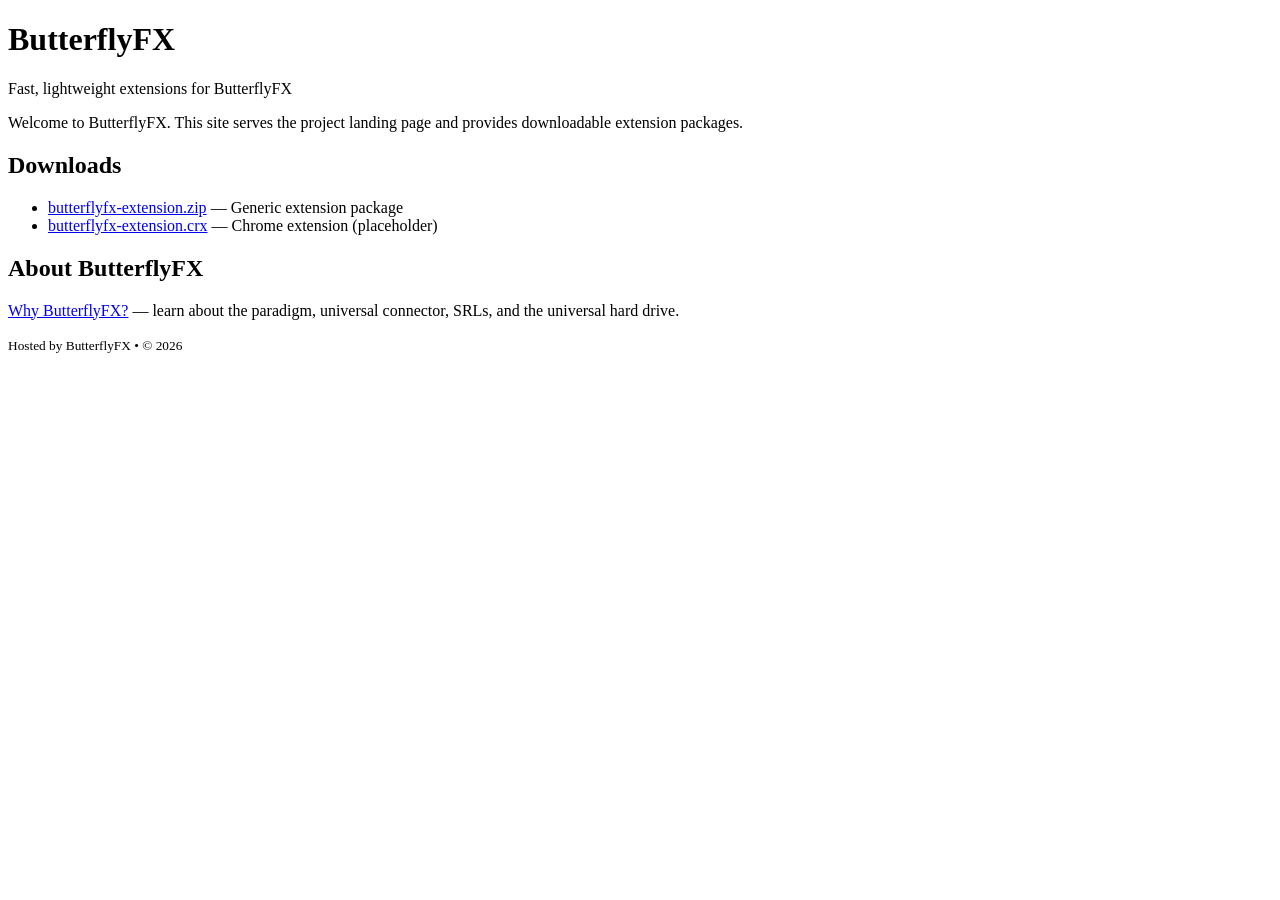
==== extras/server/static/index.html @ 90f7b114 "added fibinacci" ====
<!doctype html>
<html lang="en">
  <head>
    <meta charset="utf-8" />
    <meta name="viewport" content="width=device-width,initial-scale=1" />
    <title>ButterflyFX — Home</title>
    <link rel="stylesheet" href="/static/styles.css" />
  </head>
  <body>
    <header class="site-header">
      <h1>ButterflyFX</h1>
      <p class="tag">Fast, lightweight extensions for ButterflyFX</p>
    </header>

    <main class="content">
      <section class="intro">
        <p>Welcome to ButterflyFX. This site serves the project landing page and provides downloadable extension packages.</p>
      </section>

      <section class="downloads">
        <h2>Downloads</h2>
        <ul>
          <li><a href="/downloads/butterflyfx-extension.zip">butterflyfx-extension.zip</a> — Generic extension package</li>
          <li><a href="/downloads/butterflyfx-extension.crx">butterflyfx-extension.crx</a> — Chrome extension (placeholder)</li>
        </ul>
      </section>

      <section class="about">
        <h2>About ButterflyFX</h2>
        <p><a href="/static/benefits.html">Why ButterflyFX?</a> — learn about the paradigm, universal connector, SRLs, and the universal hard drive.</p>
      </section>

      <footer>
        <small>Hosted by ButterflyFX • &copy; 2026</small>
      </footer>
    </main>
  </body>
</html>
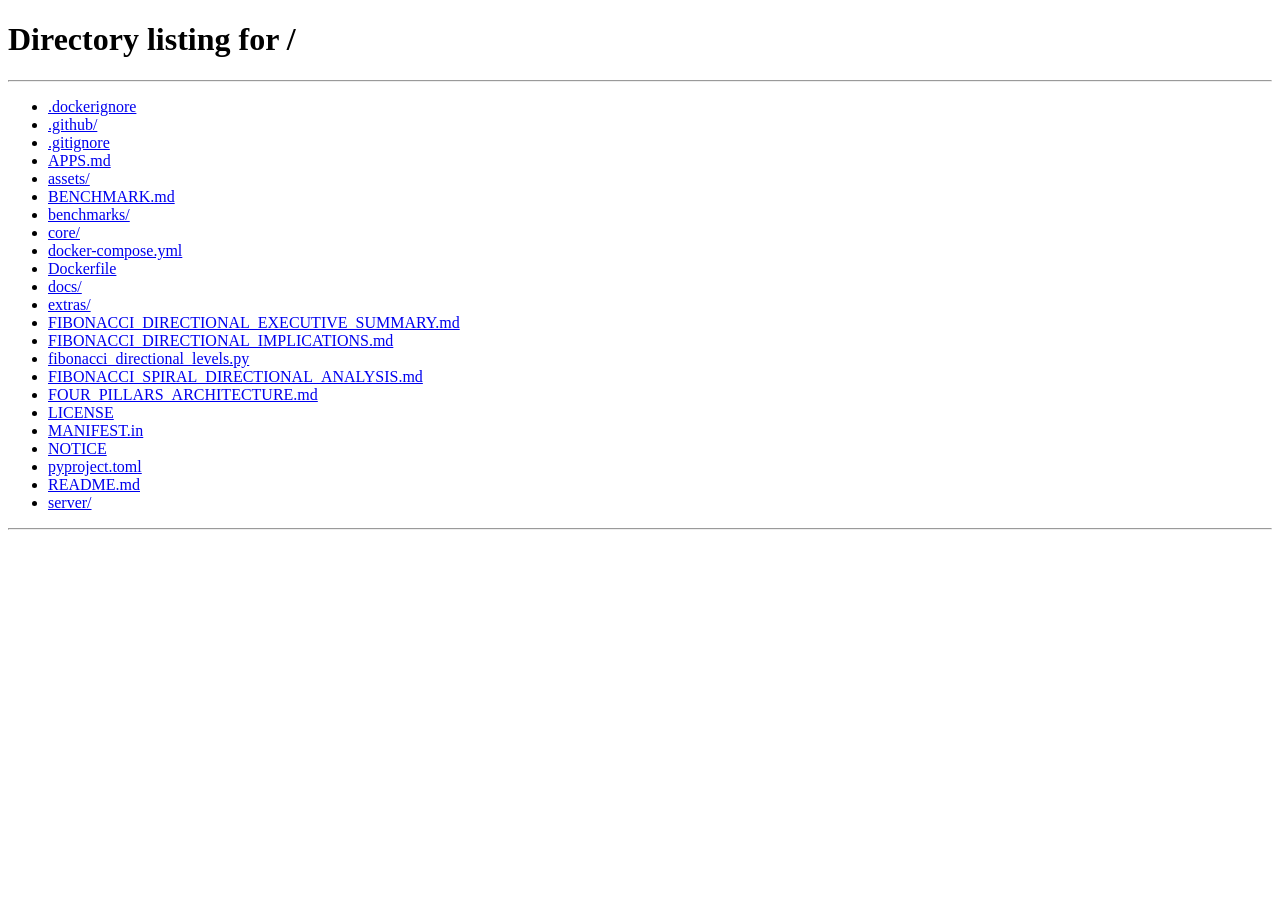
==== commit 29994f7c: "feat: scroll-less card-deck app with mobile nav + contrast fix - Convert site to single-viewport, no" ====
--- a/extras/server/static/index.html
+++ b/extras/server/static/index.html
@@ -4,35 +4,10 @@
     <meta charset="utf-8" />
     <meta name="viewport" content="width=device-width,initial-scale=1" />
     <title>ButterflyFX — Home</title>
-    <link rel="stylesheet" href="/static/styles.css" />
+    <meta http-equiv="refresh" content="0; url=/" />
+    <link rel="canonical" href="/" />
   </head>
   <body>
-    <header class="site-header">
-      <h1>ButterflyFX</h1>
-      <p class="tag">Fast, lightweight extensions for ButterflyFX</p>
-    </header>
-
-    <main class="content">
-      <section class="intro">
-        <p>Welcome to ButterflyFX. This site serves the project landing page and provides downloadable extension packages.</p>
-      </section>
-
-      <section class="downloads">
-        <h2>Downloads</h2>
-        <ul>
-          <li><a href="/downloads/butterflyfx-extension.zip">butterflyfx-extension.zip</a> — Generic extension package</li>
-          <li><a href="/downloads/butterflyfx-extension.crx">butterflyfx-extension.crx</a> — Chrome extension (placeholder)</li>
-        </ul>
-      </section>
-
-      <section class="about">
-        <h2>About ButterflyFX</h2>
-        <p><a href="/static/benefits.html">Why ButterflyFX?</a> — learn about the paradigm, universal connector, SRLs, and the universal hard drive.</p>
-      </section>
-
-      <footer>
-        <small>Hosted by ButterflyFX • &copy; 2026</small>
-      </footer>
-    </main>
+    <p><a href="/">Continue to ButterflyFX</a></p>
   </body>
 </html>
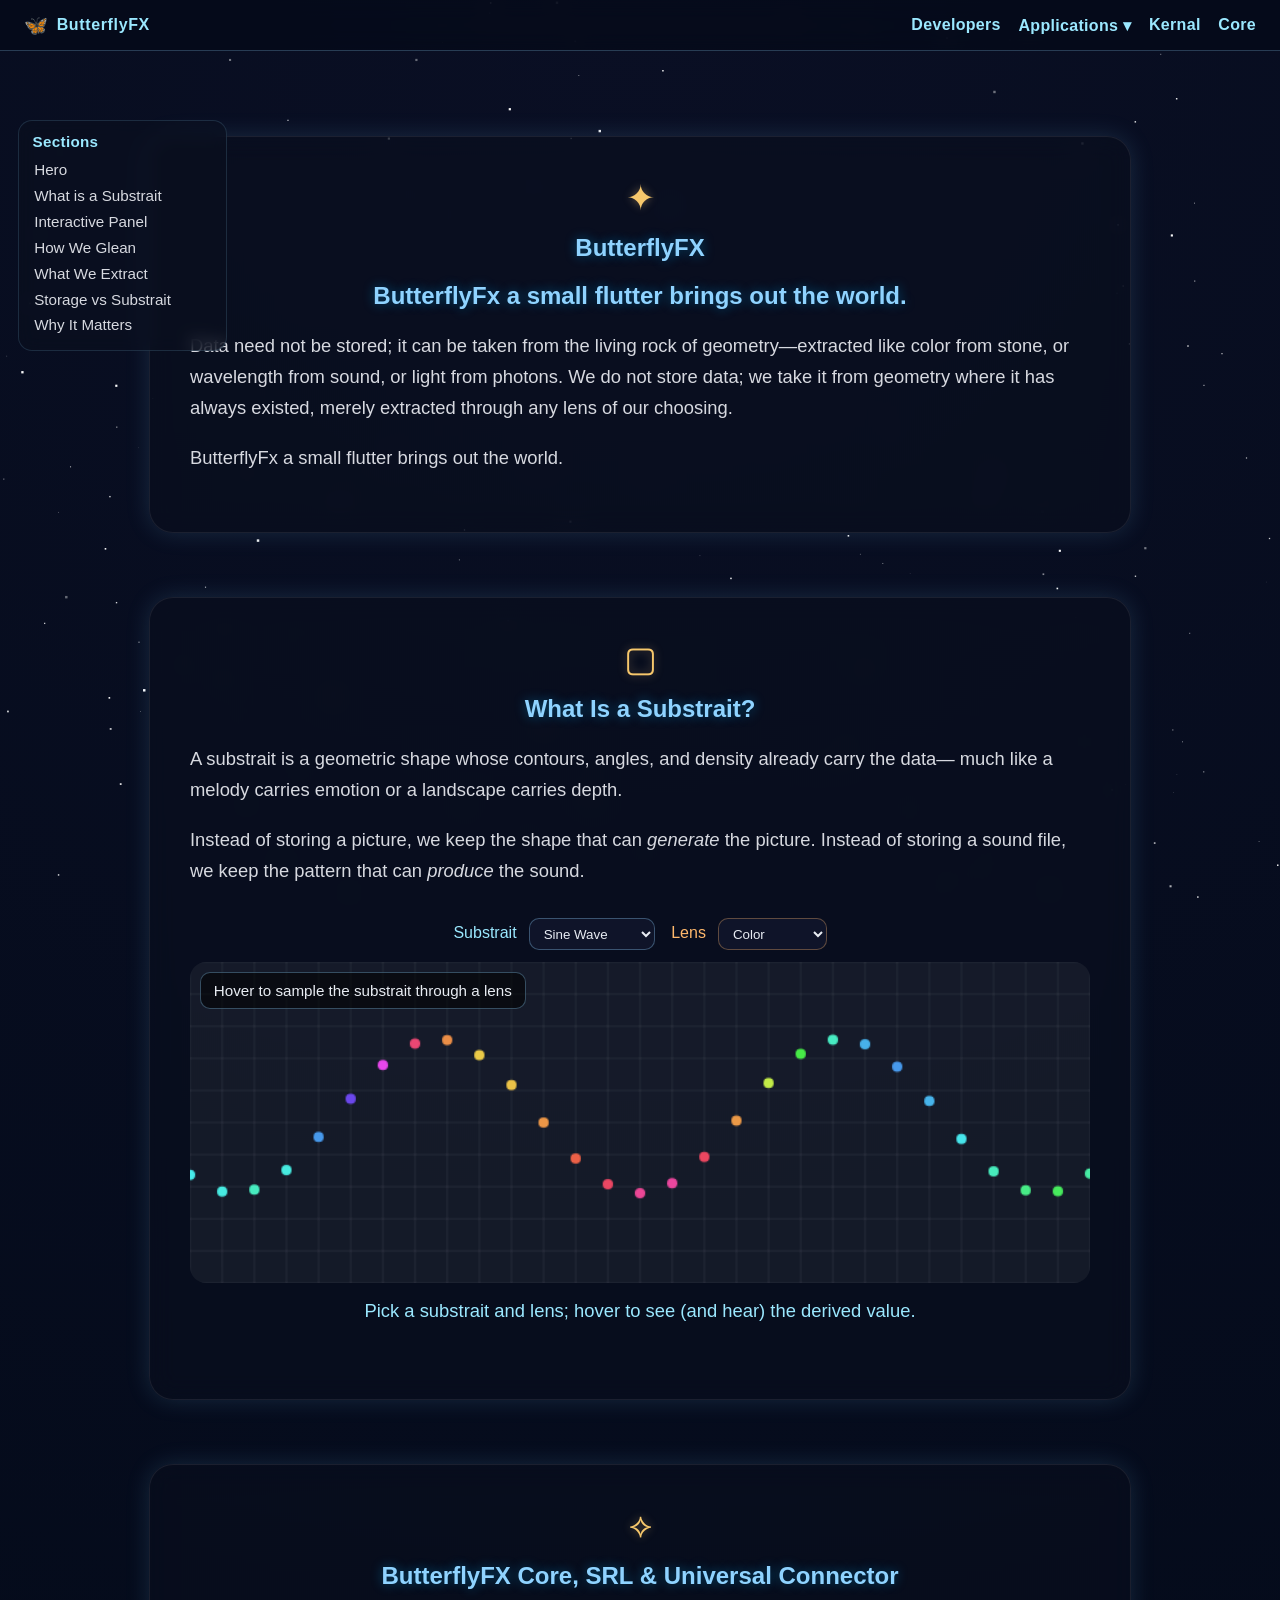
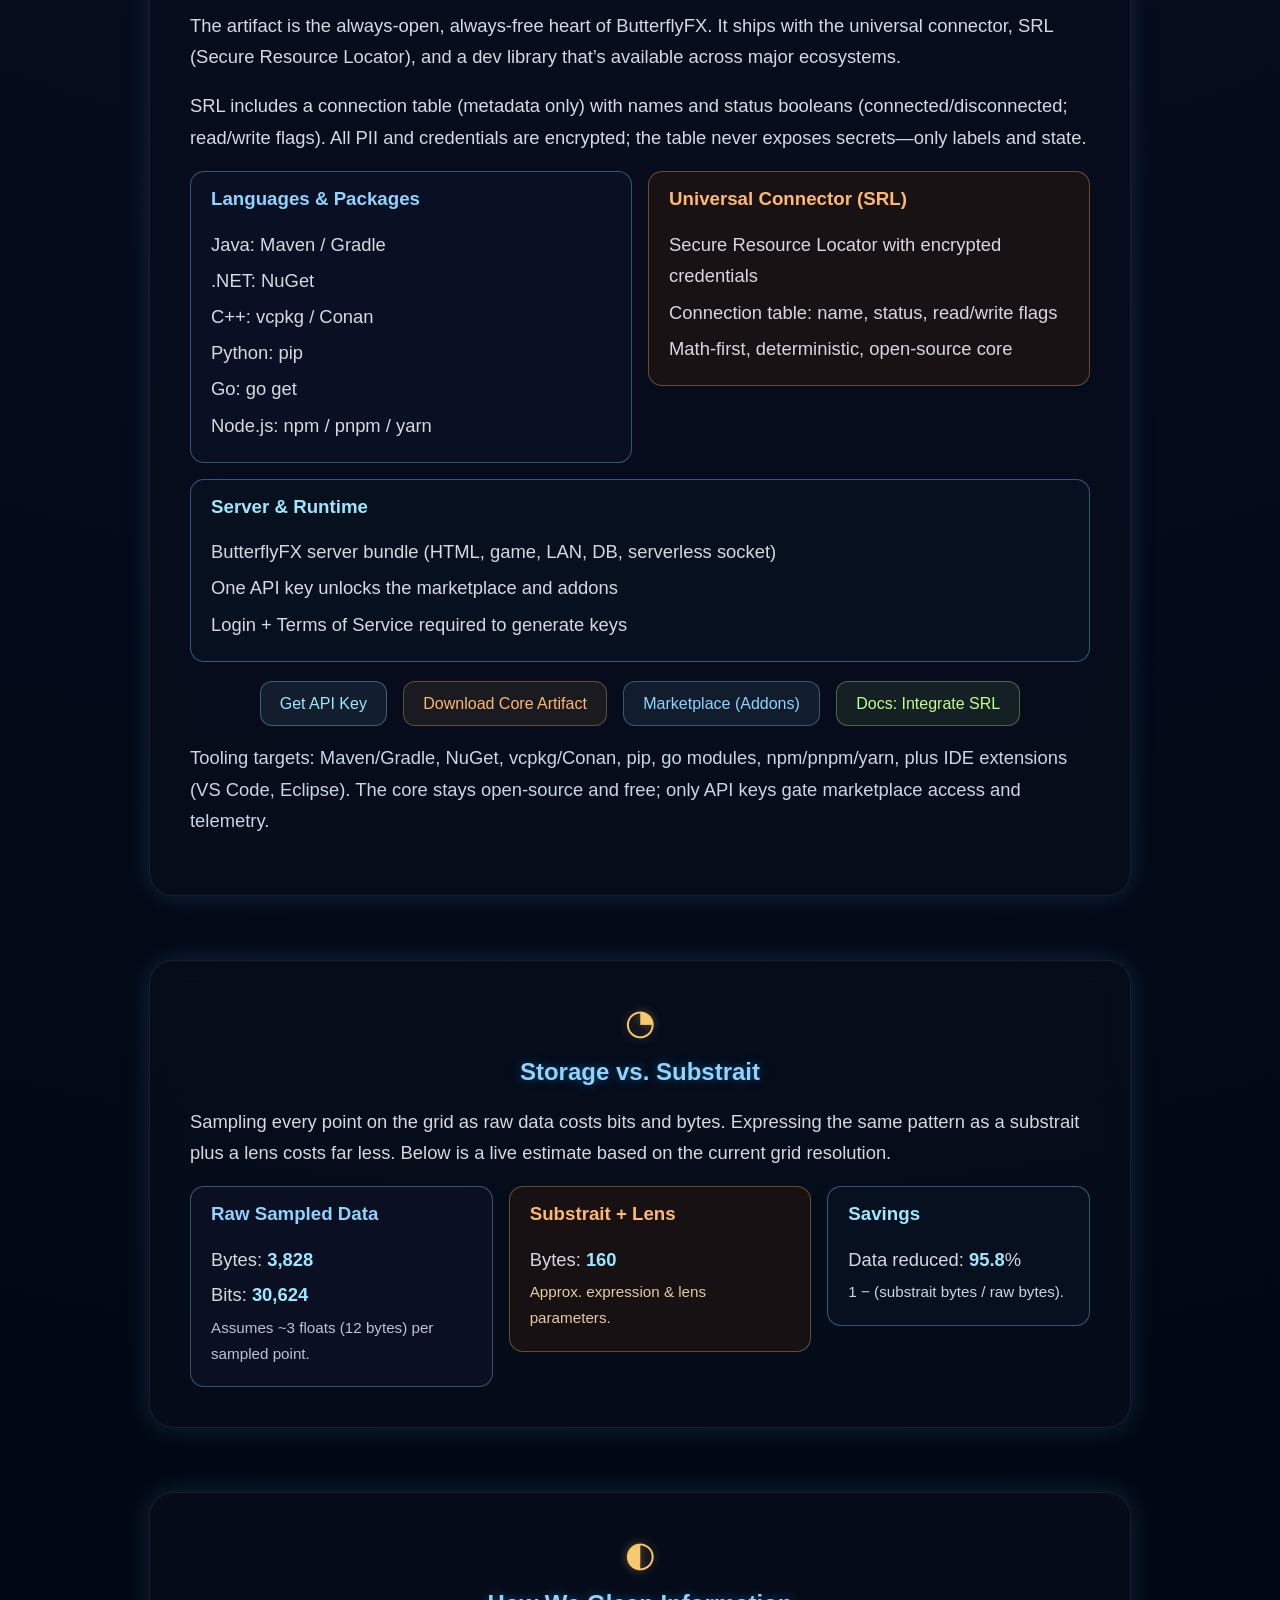
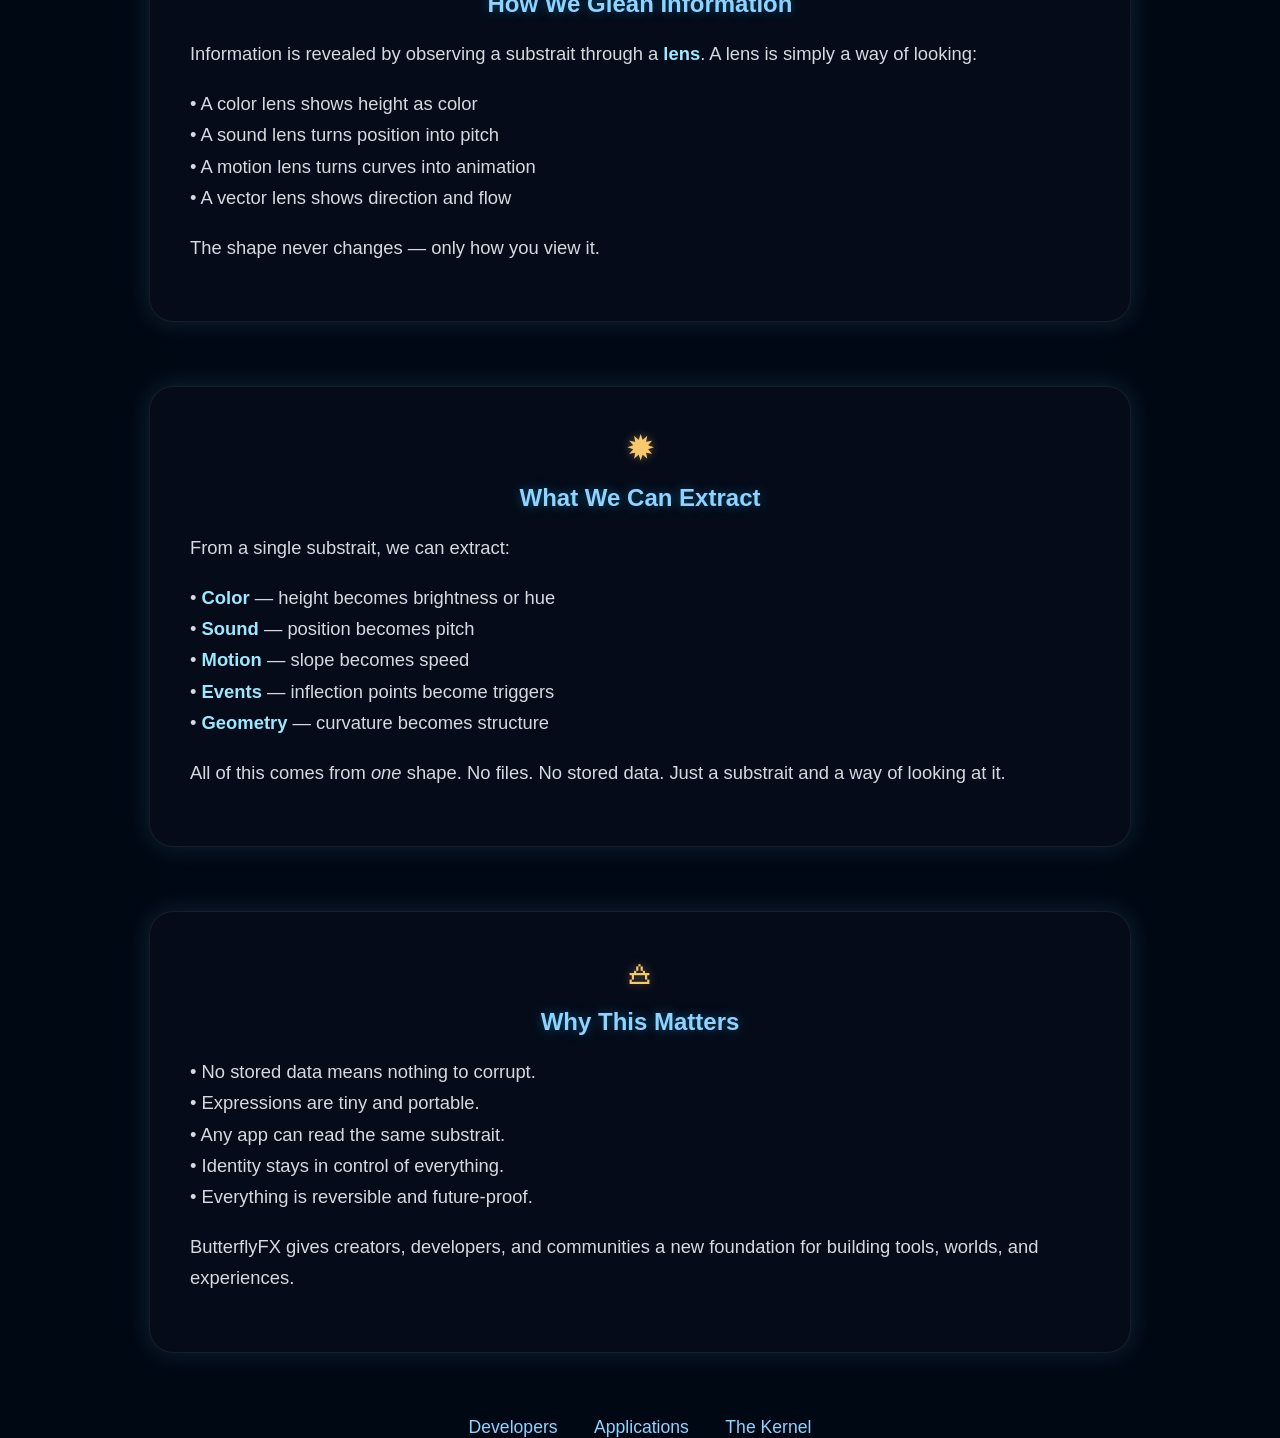
==== commit 62c1102c: "Refine hero copy and substrait definition" ====
--- a/extras/server/static/index.html
+++ b/extras/server/static/index.html
@@ -1,13 +1,923 @@
-<!doctype html>
+<!DOCTYPE html>
 <html lang="en">
-  <head>
-    <meta charset="utf-8" />
-    <meta name="viewport" content="width=device-width,initial-scale=1" />
-    <title>ButterflyFX — Home</title>
-    <meta http-equiv="refresh" content="0; url=/" />
-    <link rel="canonical" href="/" />
-  </head>
-  <body>
-    <p><a href="/">Continue to ButterflyFX</a></p>
-  </body>
+<head>
+<meta charset="UTF-8">
+<title>ButterflyFX – A New Way to See Information</title>
+<meta name="viewport" content="width=device-width, initial-scale=1">
+
+<style>
+    body {
+        margin: 0;
+        font-family: "Segoe UI", sans-serif;
+        background: radial-gradient(circle at top, #0a0f24, #000814 70%);
+        color: #e8ecf3;
+        overflow-x: hidden;
+        padding-top: 72px;
+    }
+
+    /* Starfield background */
+    canvas#stars {
+        position: fixed;
+        top: 0; left: 0;
+        width: 100vw;
+        height: 100vh;
+        z-index: -1;
+    }
+
+    /* Section panels */
+    section {
+        max-width: 900px;
+        margin: 4rem auto;
+        padding: 2.5rem;
+        background: rgba(10, 15, 30, 0.55);
+        border-radius: 24px;
+        border: 1px solid rgba(255,255,255,0.08);
+        backdrop-filter: blur(12px);
+        box-shadow: 0 0 25px rgba(120, 200, 255, 0.15);
+        animation: fadeUp 1.2s ease;
+    }
+
+    @keyframes fadeUp {
+        from { opacity: 0; transform: translateY(40px); }
+        to   { opacity: 1; transform: translateY(0); }
+    }
+
+    h1, h2 {
+        text-align: center;
+        margin-top: 0;
+        color: #8fd3ff;
+        text-shadow: 0 0 12px rgba(0,180,255,0.4);
+    }
+
+    p {
+        font-size: 1.15rem;
+        line-height: 1.7;
+        color: #d7d9e0;
+    }
+
+    .glyph {
+        font-size: 2.2rem;
+        text-align: center;
+        margin-bottom: 1rem;
+        color: #f7c86c;
+        text-shadow: 0 0 10px rgba(255, 200, 120, 0.4);
+    }
+
+    .highlight {
+        color: #9be8ff;
+        font-weight: bold;
+    }
+
+    nav {
+        text-align: center;
+        margin-top: 2rem;
+    }
+
+    nav a {
+        color: #8fd3ff;
+        margin: 0 1rem;
+        text-decoration: none;
+        font-size: 1.1rem;
+    }
+
+    nav a:hover {
+        text-shadow: 0 0 10px #8fd3ff;
+    }
+
+    /* Top nav */
+    .top-nav {
+        position: fixed;
+        top: 0; left: 0; right: 0;
+        z-index: 10;
+        display: flex;
+        align-items: center;
+        justify-content: space-between;
+        padding: 0.85rem 1.5rem;
+        background: rgba(5, 10, 25, 0.8);
+        border-bottom: 1px solid rgba(143, 211, 255, 0.25);
+        backdrop-filter: blur(10px);
+    }
+    .top-nav .brand {
+        display: flex;
+        align-items: center;
+        gap: 0.5rem;
+        color: #9be8ff;
+        font-weight: 700;
+        letter-spacing: 0.04em;
+    }
+    .top-nav .brand .logo {
+        font-size: 1.2rem;
+    }
+    .top-nav .links {
+        display: flex;
+        gap: 1.1rem;
+        align-items: center;
+    }
+    .top-nav a {
+        color: #9be8ff;
+        text-decoration: none;
+        font-weight: 600;
+        letter-spacing: 0.02em;
+    }
+    .top-nav a:hover { text-shadow: 0 0 10px #9be8ff; }
+
+    .dropdown {
+        position: relative;
+    }
+    .dropdown-toggle {
+        display: inline-flex;
+        align-items: center;
+        gap: 0.35rem;
+    }
+    .dropdown-menu {
+        position: absolute;
+        top: 110%;
+        left: 0;
+        min-width: 180px;
+        background: rgba(5, 10, 25, 0.95);
+        border: 1px solid rgba(143,211,255,0.25);
+        border-radius: 10px;
+        padding: 0.4rem 0;
+        box-shadow: 0 10px 25px rgba(0,0,0,0.35);
+        display: none;
+        z-index: 20;
+    }
+    .dropdown-menu a {
+        display: block;
+        padding: 0.45rem 0.9rem;
+        color: #e8ecf3;
+    }
+    .dropdown-menu a:hover { color: #9be8ff; }
+    .dropdown.open .dropdown-menu { display: block; }
+
+    .menu-toggle {
+        display: none;
+        background: rgba(20,30,55,0.9);
+        border: 1px solid rgba(143,211,255,0.35);
+        color: #9be8ff;
+        padding: 0.4rem 0.6rem;
+        border-radius: 10px;
+        cursor: pointer;
+        font-weight: 700;
+    }
+
+    /* Side nav */
+    .side-nav {
+        position: fixed;
+        left: 18px;
+        top: 120px;
+        z-index: 9;
+        width: 180px;
+        padding: 0.75rem 0.85rem;
+        border-radius: 14px;
+        background: rgba(10, 15, 30, 0.6);
+        border: 1px solid rgba(143, 211, 255, 0.15);
+        backdrop-filter: blur(8px);
+    }
+    .side-nav h4 {
+        margin: 0 0 0.4rem 0;
+        color: #9be8ff;
+        font-size: 0.95rem;
+        letter-spacing: 0.02em;
+    }
+    .side-nav a {
+        display: block;
+        color: #d7d9e0;
+        text-decoration: none;
+        padding: 0.28rem 0.1rem;
+        font-size: 0.95rem;
+    }
+    .side-nav a:hover { color: #9be8ff; text-shadow: 0 0 6px #9be8ff; }
+
+    /* Mobile drawer */
+    .nav-drawer {
+        position: fixed;
+        top: 64px;
+        left: 0; right: 0;
+        z-index: 15;
+        background: rgba(5, 10, 25, 0.92);
+        backdrop-filter: blur(10px);
+        border-bottom: 1px solid rgba(143, 211, 255, 0.2);
+        padding: 0.5rem 1rem 1rem 1rem;
+        display: none;
+    }
+    .nav-drawer.open { display: block; }
+    .nav-drawer a {
+        display: block;
+        padding: 0.45rem 0.2rem;
+        color: #e8ecf3;
+        text-decoration: none;
+        font-weight: 600;
+    }
+    .nav-drawer a:hover { color: #9be8ff; text-shadow: 0 0 6px #9be8ff; }
+
+    /* Responsive rules */
+    @media (max-width: 900px) {
+        body { padding-top: 64px; }
+        .top-nav { padding: 0.75rem 1rem; }
+        .top-nav .links { display: none; }
+        .menu-toggle { display: inline-flex; }
+        .side-nav { display: none; }
+        section { margin: 3rem auto; padding: 1.8rem; }
+    }
+</style>
+</head>
+
+<body>
+
+<div class="top-nav">
+    <div class="brand"><span class="logo">🦋</span><span>ButterflyFX</span></div>
+    <div class="links">
+        <a href="developers.html">Developers</a>
+        <div class="dropdown" id="appsDropdown">
+            <a href="#" class="dropdown-toggle" id="appsToggle">Applications ▾</a>
+            <div class="dropdown-menu" id="appsMenu">
+                <a href="apps.html">All Applications</a>
+                <a href="benefits.html">Benefits</a>
+                <a href="styleguide.html">Styleguide</a>
+                <a href="sitemap.html">Sitemap</a>
+            </div>
+        </div>
+        <a href="kernel.html">Kernal</a>
+        <a href="core.html">Core</a>
+    </div>
+    <button class="menu-toggle" id="menuToggle">☰</button>
+</div>
+
+<div class="nav-drawer" id="navDrawer">
+    <a href="developers.html">Developers</a>
+    <a href="apps.html">Applications</a>
+    <a href="kernel.html">Kernal</a>
+    <a href="core.html">Core</a>
+    <a href="#hero">Hero</a>
+    <a href="core.html">Core & SRL</a>
+    <a href="#substrait">What is a Substrait</a>
+    <a href="#interactive">Interactive Panel</a>
+    <a href="#glean">How We Glean</a>
+    <a href="#examples">What We Extract</a>
+    <a href="#storage">Storage vs Substrait</a>
+    <a href="#why">Why It Matters</a>
+</div>
+
+<div class="side-nav">
+    <h4>Sections</h4>
+    <a href="#hero">Hero</a>
+    <a href="#substrait">What is a Substrait</a>
+    <a href="#interactive">Interactive Panel</a>
+    <a href="#glean">How We Glean</a>
+    <a href="#examples">What We Extract</a>
+    <a href="#storage">Storage vs Substrait</a>
+    <a href="#why">Why It Matters</a>
+</div>
+
+<canvas id="stars"></canvas>
+
+<!-- HERO -->
+<section id="hero">
+    <div class="glyph">✦</div>
+    <h1>ButterflyFX</h1>
+    <h2>ButterflyFx a small flutter brings out the world.</h2>
+    <p>
+        Data need not be stored; it can be taken from the living rock of geometry—extracted like color from stone, or wavelength from sound, or light from photons. We do not store data; we take it from geometry where it has always existed, merely extracted through any lens of our choosing.
+    </p>
+    <p>
+        ButterflyFx a small flutter brings out the world.
+    </p>
+</section>
+
+<!-- WHAT IS A SUBSTRAIT -->
+<section id="substrait">
+    <div class="glyph">▢</div>
+    <h2>What Is a Substrait?</h2>
+    <p>
+        A substrait is a geometric shape whose contours, angles, and density already carry the data—
+        much like a melody carries emotion or a landscape carries depth.
+    </p>
+    <p>
+        Instead of storing a picture, we keep the shape that can <em>generate</em> the picture.
+        Instead of storing a sound file, we keep the pattern that can <em>produce</em> the sound.
+    </p>
+
+    <!-- VISUAL: Interactive substrait + lens panel -->
+    <div id="interactive" style="margin:2rem auto; text-align:center;">
+        <div style="display:flex; flex-wrap:wrap; gap:1rem; justify-content:center; align-items:center; margin-bottom:0.75rem;">
+            <label style="color:#9be8ff;">Substrait
+                <select id="substraitSelect" style="margin-left:0.5rem; padding:0.4rem 0.6rem; border-radius:10px; border:1px solid #8fd3ff55; background:#0f1429; color:#e8ecf3;">
+                    <option value="sine">Sine Wave</option>
+                    <option value="spiral">Spiral Wave</option>
+                    <option value="logistic">Logistic Curve</option>
+                    <option value="zxy">z = x·y</option>
+                    <option value="zxy2">z = x·y²</option>
+                    <option value="musicscale">Musical Scale</option>
+                </select>
+            </label>
+            <label style="color:#ffb86c;">Lens
+                <select id="lensSelect" style="margin-left:0.5rem; padding:0.4rem 0.6rem; border-radius:10px; border:1px solid #ffb86c55; background:#0f1429; color:#e8ecf3;">
+                    <option value="color">Color</option>
+                    <option value="sound">Sound</option>
+                    <option value="vector">Vector</option>
+                    <option value="ascii">ASCII</option>
+                    <option value="note">Music Note</option>
+                </select>
+            </label>
+        </div>
+
+        <div style="position:relative;">
+            <canvas id="substrateCanvas" width="700" height="250" 
+                style="width:100%; border-radius:16px; background:rgba(255,255,255,0.05);">
+            </canvas>
+            <div id="hoverReadout" style="position:absolute; top:10px; left:10px; padding:0.55rem 0.8rem; border-radius:10px; background:rgba(0,0,0,0.55); color:#e8ecf3; font-size:0.95rem; border:1px solid #8fd3ff55; pointer-events:none;">
+                Hover to sample the substrait through a lens
+            </div>
+        </div>
+        <p style="color:#9be8ff; margin-top:0.5rem;">Pick a substrait and lens; hover to see (and hear) the derived value.</p>
+    </div>
+</section>
+
+<!-- CORE & SRL -->
+<section id="core">
+    <div class="glyph">⟡</div>
+    <h2>ButterflyFX Core, SRL & Universal Connector</h2>
+    <p>
+        The artifact is the always-open, always-free heart of ButterflyFX. It ships with the universal connector,
+        SRL (Secure Resource Locator), and a dev library that’s available across major ecosystems.
+    </p>
+    <p>
+        SRL includes a connection table (metadata only) with names and status booleans (connected/disconnected;
+        read/write flags). All PII and credentials are encrypted; the table never exposes secrets—only labels and state.
+    </p>
+
+    <div style="display:flex; flex-wrap:wrap; gap:1rem; justify-content:center; align-items:flex-start; margin-top:1rem;">
+        <div style="flex:1 1 260px; padding:1rem 1.25rem; border:1px solid rgba(143,211,255,0.35); border-radius:14px; background:rgba(15,20,41,0.65);">
+            <h3 style="color:#8fd3ff; margin-top:0;">Languages & Packages</h3>
+            <p style="margin:0.3rem 0;">Java: Maven / Gradle</p>
+            <p style="margin:0.3rem 0;">.NET: NuGet</p>
+            <p style="margin:0.3rem 0;">C++: vcpkg / Conan</p>
+            <p style="margin:0.3rem 0;">Python: pip</p>
+            <p style="margin:0.3rem 0;">Go: go get</p>
+            <p style="margin:0.3rem 0;">Node.js: npm / pnpm / yarn</p>
+        </div>
+        <div style="flex:1 1 260px; padding:1rem 1.25rem; border:1px solid rgba(255,184,108,0.35); border-radius:14px; background:rgba(41,24,15,0.55);">
+            <h3 style="color:#ffb86c; margin-top:0;">Universal Connector (SRL)</h3>
+            <p style="margin:0.3rem 0;">Secure Resource Locator with encrypted credentials</p>
+            <p style="margin:0.3rem 0;">Connection table: name, status, read/write flags</p>
+            <p style="margin:0.3rem 0;">Math-first, deterministic, open-source core</p>
+        </div>
+        <div style="flex:1 1 260px; padding:1rem 1.25rem; border:1px solid rgba(120,200,255,0.4); border-radius:14px; background:rgba(10,20,35,0.65);">
+            <h3 style="color:#9be8ff; margin-top:0;">Server & Runtime</h3>
+            <p style="margin:0.3rem 0;">ButterflyFX server bundle (HTML, game, LAN, DB, serverless socket)</p>
+            <p style="margin:0.3rem 0;">One API key unlocks the marketplace and addons</p>
+            <p style="margin:0.3rem 0;">Login + Terms of Service required to generate keys</p>
+        </div>
+    </div>
+
+    <div style="display:flex; flex-wrap:wrap; gap:1rem; justify-content:center; margin-top:1.2rem;">
+        <a href="#" style="padding:0.8rem 1.2rem; border-radius:12px; background:#9be8ff15; border:1px solid #9be8ff55; color:#9be8ff; text-decoration:none;">Get API Key</a>
+        <a href="#" style="padding:0.8rem 1.2rem; border-radius:12px; background:#ffb86c15; border:1px solid #ffb86c55; color:#ffb86c; text-decoration:none;">Download Core Artifact</a>
+        <a href="#" style="padding:0.8rem 1.2rem; border-radius:12px; background:#8fd3ff15; border:1px solid #8fd3ff55; color:#8fd3ff; text-decoration:none;">Marketplace (Addons)</a>
+        <a href="#" style="padding:0.8rem 1.2rem; border-radius:12px; background:#c2ff8f15; border:1px solid #c2ff8f55; color:#c2ff8f; text-decoration:none;">Docs: Integrate SRL</a>
+    </div>
+
+    <p style="margin-top:1rem; color:#c8d6e8;">
+        Tooling targets: Maven/Gradle, NuGet, vcpkg/Conan, pip, go modules, npm/pnpm/yarn, plus IDE extensions (VS Code, Eclipse).
+        The core stays open-source and free; only API keys gate marketplace access and telemetry.
+    </p>
+</section>
+
+    <!-- STORAGE COMPARISON PANEL -->
+    <section id="storage">
+        <div class="glyph">◔</div>
+        <h2>Storage vs. Substrait</h2>
+        <p>
+            Sampling every point on the grid as raw data costs bits and bytes. Expressing the same pattern as a
+            substrait plus a lens costs far less. Below is a live estimate based on the current grid resolution.
+        </p>
+        <div style="display:flex; flex-wrap:wrap; gap:1rem; justify-content:center; align-items:flex-start; margin-top:1rem;">
+            <div style="flex:1 1 260px; padding:1rem 1.25rem; border:1px solid rgba(143,211,255,0.35); border-radius:14px; background:rgba(15,20,41,0.65);">
+                <h3 style="color:#8fd3ff; margin-top:0;">Raw Sampled Data</h3>
+                <p style="margin:0.25rem 0;">Bytes: <span id="rawBytes" class="highlight">—</span></p>
+                <p style="margin:0.25rem 0;">Bits: <span id="rawBits" class="highlight">—</span></p>
+                <p style="margin:0.25rem 0; font-size:0.95rem; color:#b9c4d6;">Assumes ~3 floats (12 bytes) per sampled point.</p>
+            </div>
+            <div style="flex:1 1 260px; padding:1rem 1.25rem; border:1px solid rgba(255,184,108,0.35); border-radius:14px; background:rgba(41,24,15,0.55);">
+                <h3 style="color:#ffb86c; margin-top:0;">Substrait + Lens</h3>
+                <p style="margin:0.25rem 0;">Bytes: <span id="subBytes" class="highlight">—</span></p>
+                <p style="margin:0.25rem 0; font-size:0.95rem; color:#e7c9a3;">Approx. expression & lens parameters.</p>
+            </div>
+            <div style="flex:1 1 220px; padding:1rem 1.25rem; border:1px solid rgba(120,200,255,0.4); border-radius:14px; background:rgba(10,20,35,0.65);">
+                <h3 style="color:#9be8ff; margin-top:0;">Savings</h3>
+                <p style="margin:0.25rem 0;">Data reduced: <span id="savedPct" class="highlight">—</span>%</p>
+                <p style="margin:0.25rem 0; font-size:0.95rem; color:#c8d6e8;">1 − (substrait bytes / raw bytes).</p>
+            </div>
+        </div>
+    </section>
+
+<!-- HOW WE GLEAN INFORMATION -->
+<section id="glean">
+    <div class="glyph">◐</div>
+    <h2>How We Glean Information</h2>
+    <p>
+        Information is revealed by observing a substrait through a <span class="highlight">lens</span>.
+        A lens is simply a way of looking:
+    </p>
+    <p>
+        • A color lens shows height as color<br>
+        • A sound lens turns position into pitch<br>
+        • A motion lens turns curves into animation<br>
+        • A vector lens shows direction and flow
+    </p>
+    <p>
+        The shape never changes — only how you view it.
+    </p>
+</section>
+
+<!-- EXAMPLES -->
+<section id="examples">
+    <div class="glyph">✹</div>
+    <h2>What We Can Extract</h2>
+    <p>
+        From a single substrait, we can extract:
+    </p>
+    <p>
+        • <strong class="highlight">Color</strong> — height becomes brightness or hue<br>
+        • <strong class="highlight">Sound</strong> — position becomes pitch<br>
+        • <strong class="highlight">Motion</strong> — slope becomes speed<br>
+        • <strong class="highlight">Events</strong> — inflection points become triggers<br>
+        • <strong class="highlight">Geometry</strong> — curvature becomes structure
+    </p>
+    <p>
+        All of this comes from <em>one</em> shape.
+        No files. No stored data. Just a substrait and a way of looking at it.
+    </p>
+</section>
+
+<!-- WHY IT MATTERS -->
+<section id="why">
+    <div class="glyph">🜁</div>
+    <h2>Why This Matters</h2>
+    <p>
+        • No stored data means nothing to corrupt.<br>
+        • Expressions are tiny and portable.<br>
+        • Any app can read the same substrait.<br>
+        • Identity stays in control of everything.<br>
+        • Everything is reversible and future‑proof.<br>
+    </p>
+    <p>
+        ButterflyFX gives creators, developers, and communities a new foundation for building
+        tools, worlds, and experiences.
+    </p>
+</section>
+
+<!-- NAVIGATION -->
+<nav>
+    <a href="#">Developers</a>
+    <a href="#">Applications</a>
+    <a href="#">The Kernel</a>
+</nav>
+
+<script>
+/* Simple starfield animation */
+const canvas = document.getElementById("stars");
+const ctx = canvas.getContext("2d");
+let w, h;
+let stars = [];
+
+function init() {
+    w = canvas.width = window.innerWidth;
+    h = canvas.height = window.innerHeight;
+    stars = Array.from({length: 200}, () => ({
+        x: Math.random() * w,
+        y: Math.random() * h,
+        z: Math.random() * 2 + 0.5
+    }));
+}
+
+function animate() {
+    ctx.clearRect(0, 0, w, h);
+    ctx.fillStyle = "white";
+
+    stars.forEach(s => {
+        ctx.globalAlpha = s.z * 0.6;
+        ctx.fillRect(s.x, s.y, s.z, s.z);
+        s.y += s.z * 0.4;
+        if (s.y > h) s.y = 0;
+    });
+
+    requestAnimationFrame(animate);
+}
+
+init();
+animate();
+window.onresize = init;
+
+/* Interactive substrait + lens panel with audio beeps */
+const sub = document.getElementById("substrateCanvas");
+const subctx = sub.getContext("2d");
+const subSelect = document.getElementById("substraitSelect");
+const lensSelect = document.getElementById("lensSelect");
+const readout = document.getElementById("hoverReadout");
+const rawBytesEl = document.getElementById("rawBytes");
+const rawBitsEl = document.getElementById("rawBits");
+const subBytesEl = document.getElementById("subBytes");
+const savedPctEl = document.getElementById("savedPct");
+const navDrawer = document.getElementById("navDrawer");
+const menuToggle = document.getElementById("menuToggle");
+const appsDropdown = document.getElementById("appsDropdown");
+const appsToggle = document.getElementById("appsToggle");
+let t = 0;
+let substraitType = subSelect ? subSelect.value : "sine";
+let lensType = lensSelect ? lensSelect.value : "color";
+let rainbowTrail = [];
+let vectorArrow = null;
+let soundRipples = [];
+const gridSpacing = 25;
+let gridPoints = [];
+let hoverPoint = null;
+let scanActive = false;
+let scanIndex = 0;
+
+function updateStoragePanel() {
+    if (!rawBytesEl || !rawBitsEl || !subBytesEl || !savedPctEl) return;
+    const gridX = Math.floor(sub.width / gridSpacing) + 1;
+    const gridY = Math.floor(sub.height / gridSpacing) + 1;
+    const sampleCount = gridX * gridY;
+    const bytesPerSample = 12; // e.g., 3 floats (position/value)
+    const rawBytes = sampleCount * bytesPerSample;
+    const rawBits = rawBytes * 8;
+    const exprBytes = 128; // approximate substrait expression size
+    const lensBytes = 32;  // approximate lens parameters
+    const subBytes = exprBytes + lensBytes;
+    const savedPct = rawBytes > 0 ? Math.max(0, (1 - subBytes / rawBytes) * 100) : 0;
+
+    rawBytesEl.textContent = rawBytes.toLocaleString();
+    rawBitsEl.textContent = rawBits.toLocaleString();
+    subBytesEl.textContent = subBytes.toLocaleString();
+    savedPctEl.textContent = savedPct.toFixed(1);
+}
+
+// Utility: quantize raw frequency to nearest semitone (whole/half steps) and return note info
+// Center octave anchored at C4; canvas split into sections, each adds/subtracts an octave so pitch rises left-to-right.
+function quantizeToNote(rawFreq, xPos, canvasWidth) {
+    const names = ["C", "C#", "D", "D#", "E", "F", "F#", "G", "G#", "A", "A#", "B"];
+    const midiRaw = Math.round(69 + 12 * Math.log2(rawFreq / 440)); // nearest semitone from substrait
+    const noteIndex = ((midiRaw % 12) + 12) % 12;
+    const sections = 7; // center + 3 octaves down/up
+    const sectionW = canvasWidth / sections;
+    const midSection = Math.floor(sections / 2);
+    const octaveOffset = Math.floor(xPos / sectionW) - midSection; // progresses upward left->right
+    const baseOctave = 4; // center is C4
+    const octave = baseOctave + octaveOffset;
+    const midi = noteIndex + octave * 12;
+    const freq = 440 * Math.pow(2, (midi - 69) / 12);
+    const label = `${names[noteIndex]}${octave}`;
+    return { freq, label };
+}
+
+function curvatureSign(x, t, type) {
+    const y0 = curveY(Math.max(0, x - 1), t, type);
+    const y1 = curveY(x, t, type);
+    const y2 = curveY(Math.min(sub.width, x + 1), t, type);
+    const second = y2 - 2 * y1 + y0;
+    if (second > 0.5) return "concave up";
+    if (second < -0.5) return "concave down";
+    return "near inflection";
+}
+
+function quadrantFromAngle(angle) {
+    const a = (angle + 360) % 360;
+    if (a >= 45 && a < 135) return "Q1";
+    if (a >= 135 && a < 225) return "Q2";
+    if (a >= 225 && a < 315) return "Q3";
+    return "Q4";
+}
+
+// Audio setup
+let audioCtx;
+let lastBeep = 0;
+function getCtx() {
+    if (!audioCtx) audioCtx = new (window.AudioContext || window.webkitAudioContext)();
+    return audioCtx;
+}
+function playBeep(freq) {
+    const now = performance.now();
+    if (now - lastBeep < 80) return; // throttle rapid moves
+    lastBeep = now;
+    const ctxA = getCtx();
+    const o = ctxA.createOscillator();
+    const g = ctxA.createGain();
+    o.type = "sine";
+    o.frequency.value = freq;
+    g.gain.value = 0.08;
+    o.connect(g).connect(ctxA.destination);
+    o.start();
+    o.stop(ctxA.currentTime + 0.12);
+}
+
+function curveY(x, t, type) {
+    if (type === "sine") {
+        return 120 + Math.sin((x + t) * 0.02) * 60;
+    } else if (type === "spiral") {
+        return 120 + Math.sin((x * 0.04 + t * 0.01)) * (x * 0.07 + 20);
+    } else if (type === "logistic") {
+        const L = 1, k = 0.045, x0 = sub.width / 2;
+        return 220 - (L / (1 + Math.exp(-k * (x - x0)))) * 200;
+    } else if (type === "zxy") {
+        // True saddle from product of two axes: x and a time/phase-driven y component
+        const xN = (x / sub.width) * 2 - 1; // -1..1 across grid
+        const yPhase = t * 0.04 + (x / gridSpacing) * 0.35;
+        const yN = Math.sin(yPhase); // -1..1
+        const z = xN * yN; // xy saddle
+        return sub.height / 2 - z * (sub.height * 0.3);
+    } else if (type === "zxy2") {
+        // Quadratic table: x times y^2 (parabolic in y, sign from x)
+        const xN = (x / sub.width) * 2 - 1; // -1..1
+        const yPhase = t * 0.04 + (x / gridSpacing) * 0.35;
+        const yN = Math.sin(yPhase); // -1..1
+        const z = xN * (yN * yN); // y^2 >=0, so parabola scaled by x sign
+        return sub.height / 2 - z * (sub.height * 0.35);
+    } else if (type === "musicscale") {
+        const steps = [0, 2, 4, 5, 7, 9, 11, 12]; // major scale semitones
+        const seg = sub.width / steps.length;
+        const idx = Math.min(steps.length - 1, Math.max(0, Math.floor(x / seg)));
+        const base = steps[idx];
+        return 150 - base * 6 + Math.sin(t * 0.04 + idx) * 8;
+    }
+    return 120;
+}
+
+function slopeAngleDeg(x, t, type) {
+    const y1 = curveY(Math.max(0, x - 1), t, type);
+    const y2 = curveY(Math.min(sub.width, x + 1), t, type);
+    const angle = Math.atan2(y2 - y1, 2); // delta x ~2 px
+    return (angle * 180 / Math.PI + 360) % 360;
+}
+
+function lensValue(x, y, type) {
+    const normY = 1 - (y / sub.height);
+    const normX = x / sub.width;
+    const slopeDeg = slopeAngleDeg(x, t, substraitType) / 360; // normalized slope contribution
+    if (type === "color") {
+        // full spectrum 0-360 with unweighted X/Y plus gentle time jitter so every substrait spans all hues
+        const jitter = 0.15 * ((Math.sin(t * 0.01 + x * 0.02) + 1) / 2);
+        const blended = (normX + normY + slopeDeg + jitter) % 1;
+        const hue = Math.floor(360 * blended);
+        return { text: `Color hue: ${hue}°`, color: `hsl(${hue},80%,60%)` };
+    }
+    if (type === "sound" || type === "note") {
+        const angle = slopeAngleDeg(x, t, substraitType);
+        const dist = Math.abs(y - sub.height / 2) / (sub.height / 2);
+        // derive raw freq directly from substrait-driven features
+        const rawFreq = 110 + 1650 * (0.35 * dist + 0.65 * (angle / 360));
+        if (type === "note") {
+            const note = quantizeToNote(rawFreq, x, sub.width);
+            const text = `Note: ${note.label} (${note.freq.toFixed(1)} Hz) | from slope ${angle.toFixed(0)}° & height`;
+            return { text, color: "#ffb86c", freq: note.freq };
+        }
+        const label = `Sound freq: ${rawFreq.toFixed(0)} Hz`;
+        return { text: label, color: "#ffb86c", freq: rawFreq };
+    }
+    if (type === "vector") {
+        const angle = Math.floor(slopeAngleDeg(x, t, substraitType));
+        const quad = quadrantFromAngle(angle);
+        const curve = curvatureSign(x, t, substraitType);
+        return { text: `Vector angle: ${angle}° | quadrant: ${quad} | ${curve}`, color: "#9be8ff", angle };
+    }
+    if (type === "ascii") {
+        const code = 33 + Math.floor(normY * 60);
+        const ch = String.fromCharCode(code);
+        const dist0 = Math.abs(y - sub.height / 2).toFixed(1);
+        const xPos = Math.round(x);
+        const yPos = Math.round(y);
+        return { text: `ASCII: ${ch} (code ${code}) | x=${xPos}, y=${yPos}, |y-mid|=${dist0}`, color: "#8fd3ff" };
+    }
+    return { text: "", color: "#e8ecf3" };
+}
+
+function lensHue(x, y, type) {
+    if (type === "color") {
+        const blended = ((x / sub.width) + (1 - y / sub.height) + slopeAngleDeg(x, t, substraitType) / 360 + 0.15 * ((Math.sin(t * 0.01 + x * 0.02) + 1) / 2)) % 1;
+        return Math.floor(blended * 360);
+    }
+    if (type === "sound" || type === "note") {
+        const angle = slopeAngleDeg(x, t, substraitType);
+        const dist = Math.abs(y - sub.height / 2) / (sub.height / 2);
+        const rawFreq = 110 + 1650 * (0.35 * dist + 0.65 * (angle / 360));
+        return ((rawFreq - 110) / 1760) * 360; // map freq range to hue
+    }
+    if (type === "vector") {
+        return slopeAngleDeg(x, t, substraitType); // angle already 0-360
+    }
+    if (type === "ascii") {
+        const code = 33 + Math.floor((1 - y / sub.height) * 60);
+        return (code % 90) / 90 * 360;
+    }
+    return 200;
+}
+
+function drawInteractive() {
+    subctx.clearRect(0, 0, sub.width, sub.height);
+
+    // grid background
+    subctx.strokeStyle = "rgba(255,255,255,0.07)";
+    subctx.lineWidth = 1;
+    for (let gx = 0; gx <= sub.width; gx += gridSpacing) {
+        subctx.beginPath();
+        subctx.moveTo(gx, 0);
+        subctx.lineTo(gx, sub.height);
+        subctx.stroke();
+    }
+    for (let gy = 0; gy <= sub.height; gy += gridSpacing) {
+        subctx.beginPath();
+        subctx.moveTo(0, gy);
+        subctx.lineTo(sub.width, gy);
+        subctx.stroke();
+    }
+
+    // sample substrait on grid columns as points
+    gridPoints = [];
+    for (let gx = 0; gx <= sub.width; gx += gridSpacing) {
+        const y = curveY(gx, t, substraitType);
+        gridPoints.push({ x: gx, y });
+    }
+
+    gridPoints.forEach(p => {
+        subctx.beginPath();
+        const hue = lensHue(p.x, p.y, lensType);
+        subctx.fillStyle = `hsl(${hue},80%,60%)`;
+        subctx.arc(p.x, p.y, 4, 0, Math.PI * 2);
+        subctx.fill();
+    });
+
+    // scanning activation left-to-right when cursor is inside panel
+    if (scanActive && gridPoints.length) {
+        scanIndex = (scanIndex + 1) % gridPoints.length;
+        const p = gridPoints[scanIndex];
+        subctx.beginPath();
+        subctx.strokeStyle = "#ffffff";
+        subctx.lineWidth = 2;
+        subctx.arc(p.x, p.y, 8, 0, Math.PI * 2);
+        subctx.stroke();
+
+        const lens = lensValue(p.x, p.y, lensType);
+        if ((lensType === "sound" || lensType === "note") && lens.freq) {
+            playBeep(lens.freq);
+            const wavelength = 200 + (1800 - lens.freq);
+            soundRipples.push({ x: p.x, y: p.y, baseRadius: 4, expand: Math.max(30, wavelength * 0.05), life: 1 });
+            if (soundRipples.length > 40) soundRipples.shift();
+        }
+        if (lensType === "color") {
+            const hue = lensHue(p.x, p.y, lensType);
+            rainbowTrail.push({ x: p.x, y: p.y, hue, life: 1 });
+            if (rainbowTrail.length > 120) rainbowTrail.shift();
+        }
+        if (lensType === "vector" && lens.angle !== undefined) {
+            vectorArrow = { x: p.x, y: p.y, angle: lens.angle, life: 1 };
+        }
+    }
+
+    updateStoragePanel();
+
+    // highlight current hover point
+    if (hoverPoint) {
+        subctx.beginPath();
+        subctx.strokeStyle = "#ffffff";
+        subctx.lineWidth = 2;
+        subctx.arc(hoverPoint.x, hoverPoint.y, 7, 0, Math.PI * 2);
+        subctx.stroke();
+    }
+
+    // draw rainbow trail for color lens
+    if (rainbowTrail.length) {
+        rainbowTrail = rainbowTrail.filter(p => p.life > 0);
+        rainbowTrail.forEach(p => {
+            const alpha = p.life;
+            const radius = 10 * p.life + 4;
+            subctx.beginPath();
+            subctx.fillStyle = `hsla(${p.hue},90%,60%,${alpha})`;
+            subctx.arc(p.x, p.y, radius, 0, Math.PI * 2);
+            subctx.fill();
+            p.life -= 0.012;
+        });
+    }
+
+    // sound ripples
+    if (soundRipples.length) {
+        soundRipples = soundRipples.filter(r => r.life > 0);
+        soundRipples.forEach(r => {
+            const alpha = r.life * 0.5;
+            const radius = r.baseRadius + r.expand * (1 - r.life);
+            subctx.beginPath();
+            subctx.strokeStyle = `rgba(255, 184, 108, ${alpha})`;
+            subctx.lineWidth = 2;
+            subctx.arc(r.x, r.y, radius, 0, Math.PI * 2);
+            subctx.stroke();
+            r.life -= 0.02;
+        });
+    }
+
+    // draw vector arrow if active
+    if (vectorArrow && vectorArrow.life > 0) {
+        const a = vectorArrow.angle * Math.PI / 180;
+        const len = 36;
+        const x1 = vectorArrow.x;
+        const y1 = vectorArrow.y;
+        const x2 = x1 + Math.cos(a) * len;
+        const y2 = y1 + Math.sin(a) * len;
+        subctx.strokeStyle = '#9be8ff';
+        subctx.lineWidth = 3;
+        subctx.beginPath();
+        subctx.moveTo(x1, y1);
+        subctx.lineTo(x2, y2);
+        subctx.stroke();
+        // arrow head
+        const headLen = 10;
+        const leftA = a + Math.PI * 0.8;
+        const rightA = a - Math.PI * 0.8;
+        subctx.beginPath();
+        subctx.moveTo(x2, y2);
+        subctx.lineTo(x2 + Math.cos(leftA) * headLen, y2 + Math.sin(leftA) * headLen);
+        subctx.lineTo(x2 + Math.cos(rightA) * headLen, y2 + Math.sin(rightA) * headLen);
+        subctx.closePath();
+        subctx.fillStyle = '#9be8ff';
+        subctx.fill();
+        vectorArrow.life -= 0.03;
+    }
+
+    t += 1.4;
+    requestAnimationFrame(drawInteractive);
+}
+
+if (subSelect) subSelect.onchange = () => { substraitType = subSelect.value; };
+if (lensSelect) lensSelect.onchange = () => { lensType = lensSelect.value; };
+
+sub.addEventListener('mousemove', (e) => {
+    const rect = sub.getBoundingClientRect();
+    const mx = (e.clientX - rect.left) * (sub.width / rect.width);
+    const my = (e.clientY - rect.top) * (sub.height / rect.height);
+
+    scanActive = true;
+
+    // snap hover to nearest grid point so interaction reflects grid sampling
+    let x = mx, y = my;
+    if (gridPoints.length) {
+        let best = Infinity;
+        gridPoints.forEach(p => {
+            const d2 = (p.x - mx) ** 2 + (p.y - my) ** 2;
+            if (d2 < best) { best = d2; x = p.x; y = p.y; }
+        });
+    } else {
+        y = curveY(x, t, substraitType);
+    }
+
+    hoverPoint = { x, y };
+
+    const lens = lensValue(x, y, lensType);
+    readout.textContent = lens.text;
+    readout.style.color = lens.color;
+    if ((lensType === "sound" || lensType === "note") && lens.freq) {
+        playBeep(lens.freq);
+    }
+    if (lensType === "color" && lens.text.includes("Color hue")) {
+        const hueMatch = lens.text.match(/([0-9]+)°/);
+        const hue = hueMatch ? parseInt(hueMatch[1], 10) : 200;
+        rainbowTrail.push({ x, y, hue, life: 1 });
+        if (rainbowTrail.length > 120) rainbowTrail.shift();
+    }
+    if (lensType === "vector") {
+        const angle = slopeAngleDeg(x, t, substraitType);
+        vectorArrow = { x, y, angle, life: 1 };
+    }
+    if ((lensType === "sound" || lensType === "note") && lens.freq) {
+        // wavelength proxy: lower freq -> larger ripple
+        const wavelength = 200 + (1800 - lens.freq);
+        soundRipples.push({ x, y, baseRadius: 4, expand: Math.max(30, wavelength * 0.05), life: 1 });
+        if (soundRipples.length > 40) soundRipples.shift();
+    }
+});
+
+sub.addEventListener('mouseleave', () => { hoverPoint = null; scanActive = false; scanIndex = 0; });
+
+drawInteractive();
+
+// mobile nav toggle
+if (menuToggle && navDrawer) {
+    menuToggle.addEventListener('click', () => {
+        navDrawer.classList.toggle('open');
+    });
+    navDrawer.querySelectorAll('a').forEach(a => {
+        a.addEventListener('click', () => navDrawer.classList.remove('open'));
+    });
+}
+
+if (appsDropdown && appsToggle) {
+    const toggleOpen = () => appsDropdown.classList.toggle('open');
+    appsToggle.addEventListener('click', (e) => {
+        e.preventDefault();
+        toggleOpen();
+    });
+    appsDropdown.addEventListener('mouseleave', () => appsDropdown.classList.remove('open'));
+}
+</script>
+
+</body>
 </html>
